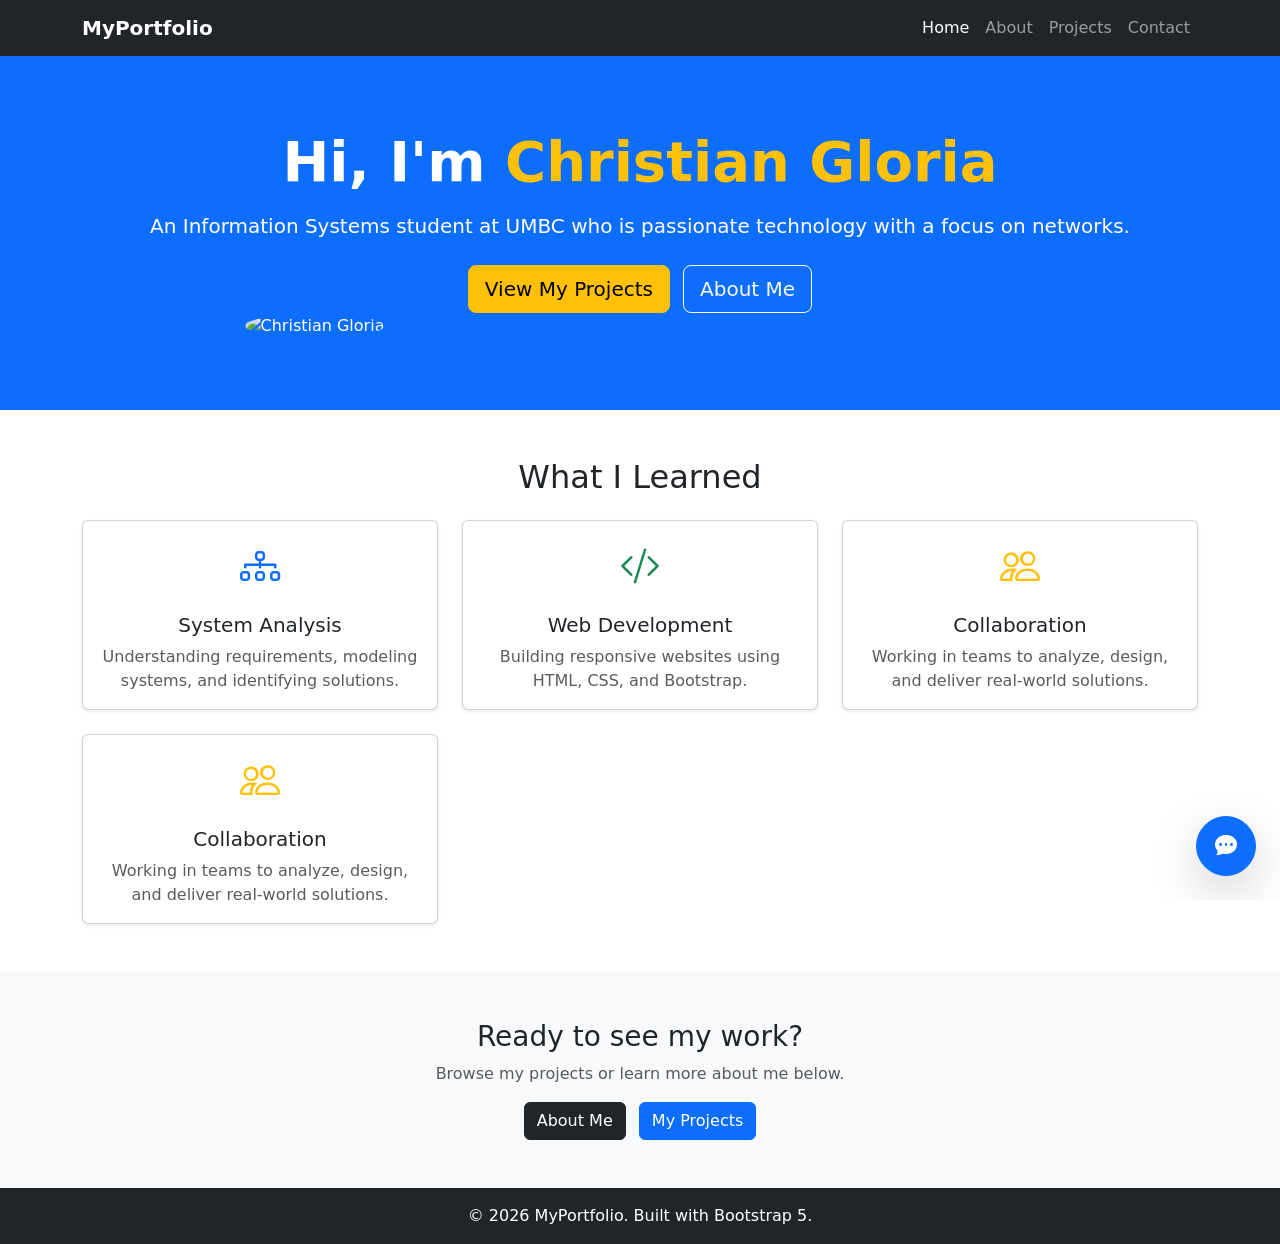
==== index.html @ 8dc9c5f2 "Updated files" ====
<!DOCTYPE html>
<html lang="en">
<head>
  <meta charset="UTF-8" />
  <meta name="viewport" content="width=device-width, initial-scale=1.0" />
  <title>My Portfolio – Home</title>
  <link href="https://cdn.jsdelivr.net/npm/bootstrap@5.3.3/dist/css/bootstrap.min.css" rel="stylesheet" />
  <link href="https://cdn.jsdelivr.net/npm/bootstrap-icons@1.11.3/font/bootstrap-icons.min.css" rel="stylesheet" />
</head>
<body>

  <!-- Navigation -->
  <nav class="navbar navbar-expand-lg navbar-dark bg-dark">
    <div class="container">
      <a class="navbar-brand fw-bold" href="index.html">MyPortfolio</a>
      <button class="navbar-toggler" type="button" data-bs-toggle="collapse" data-bs-target="#navMenu">
        <span class="navbar-toggler-icon"></span>
      </button>
      <div class="collapse navbar-collapse" id="navMenu">
        <ul class="navbar-nav ms-auto">
          <li class="nav-item"><a class="nav-link active" href="index.html">Home</a></li>
          <li class="nav-item"><a class="nav-link" href="about.html">About</a></li>
          <li class="nav-item"><a class="nav-link" href="projects.html">Projects</a></li>
          <li class="nav-item"><a class="nav-link" href="contact.html">Contact</a></li>
        </ul>
      </div>
    </div>
  </nav>

  <!-- Hero Section -->
  <section class="bg-primary text-white py-5">
    <div class="container text-center py-4">
      <h1 class="display-4 fw-bold">Hi, I'm <span class="text-warning">Christian Gloria</span></h1>
      <p class="lead mt-3">An Information Systems student at UMBC who is passionate technology with a focus on networks.</p>
      <div class="mt-4">
        <a href="projects.html" class="btn btn-warning btn-lg me-2">View My Projects</a>
        <a href="contact.html" class="btn btn-outline-light btn-lg">About Me</a>
      </div>
       <div class="col-lg-5 text-center d-none d-lg-block">
          <img src="" alt="Christian Gloria"
               class="rounded-circle"
               style="width:220px; height:220px; object-fit:cover; border:5px solid var(--latte);">
        </div>
    </div>
  </section>

  <!-- Skills Summary -->
  <section class="py-5">
    <div class="container">
      <h2 class="text-center mb-4">What I Learned</h2>
      <div class="row g-4 text-center">
        <div class="col-md-4">
          <div class="card h-100 shadow-sm">
            <div class="card-body">
              <i class="bi bi-diagram-3 fs-1 text-primary"></i>
              <h5 class="card-title mt-3">System Analysis</h5>
              <p class="card-text text-muted">Understanding requirements, modeling systems, and identifying solutions.</p>
            </div>
          </div>
        </div>
        <div class="col-md-4">
          <div class="card h-100 shadow-sm">
            <div class="card-body">
              <i class="bi bi-code-slash fs-1 text-success"></i>
              <h5 class="card-title mt-3">Web Development</h5>
              <p class="card-text text-muted">Building responsive websites using HTML, CSS, and Bootstrap.</p>
            </div>
          </div>
        </div>
        <div class="col-md-4">
          <div class="card h-100 shadow-sm">
            <div class="card-body">
              <i class="bi bi-people fs-1 text-warning"></i>
              <h5 class="card-title mt-3">Collaboration</h5>
              <p class="card-text text-muted">Working in teams to analyze, design, and deliver real-world solutions.</p>
            </div>
          </div>
        </div>

         <div class="col-md-4">
          <div class="card h-100 shadow-sm">
            <div class="card-body">
              <i class="bi bi-people fs-1 text-warning"></i>
              <h5 class="card-title mt-3">Collaboration</h5>
              <p class="card-text text-muted">Working in teams to analyze, design, and deliver real-world solutions.</p>
            </div>
          </div>
        </div>
        
      </div>
    </div>
  </section>

  <!-- Call to Action -->
  <section class="bg-light py-5">
    <div class="container text-center">
      <h3>Ready to see my work?</h3>
      <p class="text-muted">Browse my projects or learn more about me below.</p>
      <a href="about.html" class="btn btn-dark me-2">About Me</a>
      <a href="projects.html" class="btn btn-primary">My Projects</a>
    </div>
  </section>

  <!-- Footer -->
  <footer class="bg-dark text-white text-center py-3">
    <p class="mb-0">&copy; 2026 MyPortfolio. Built with Bootstrap 5.</p>
  </footer>

  <script src="https://cdn.jsdelivr.net/npm/bootstrap@5.3.3/dist/js/bootstrap.bundle.min.js"></script>

  <!-- AI Portfolio Chat Widget -->
  <iframe src="chat.html"
          style="position:fixed;bottom:0;right:0;width:420px;height:620px;border:none;z-index:9999;"
          title="Portfolio AI Assistant">
  </iframe>
</body>
</html>
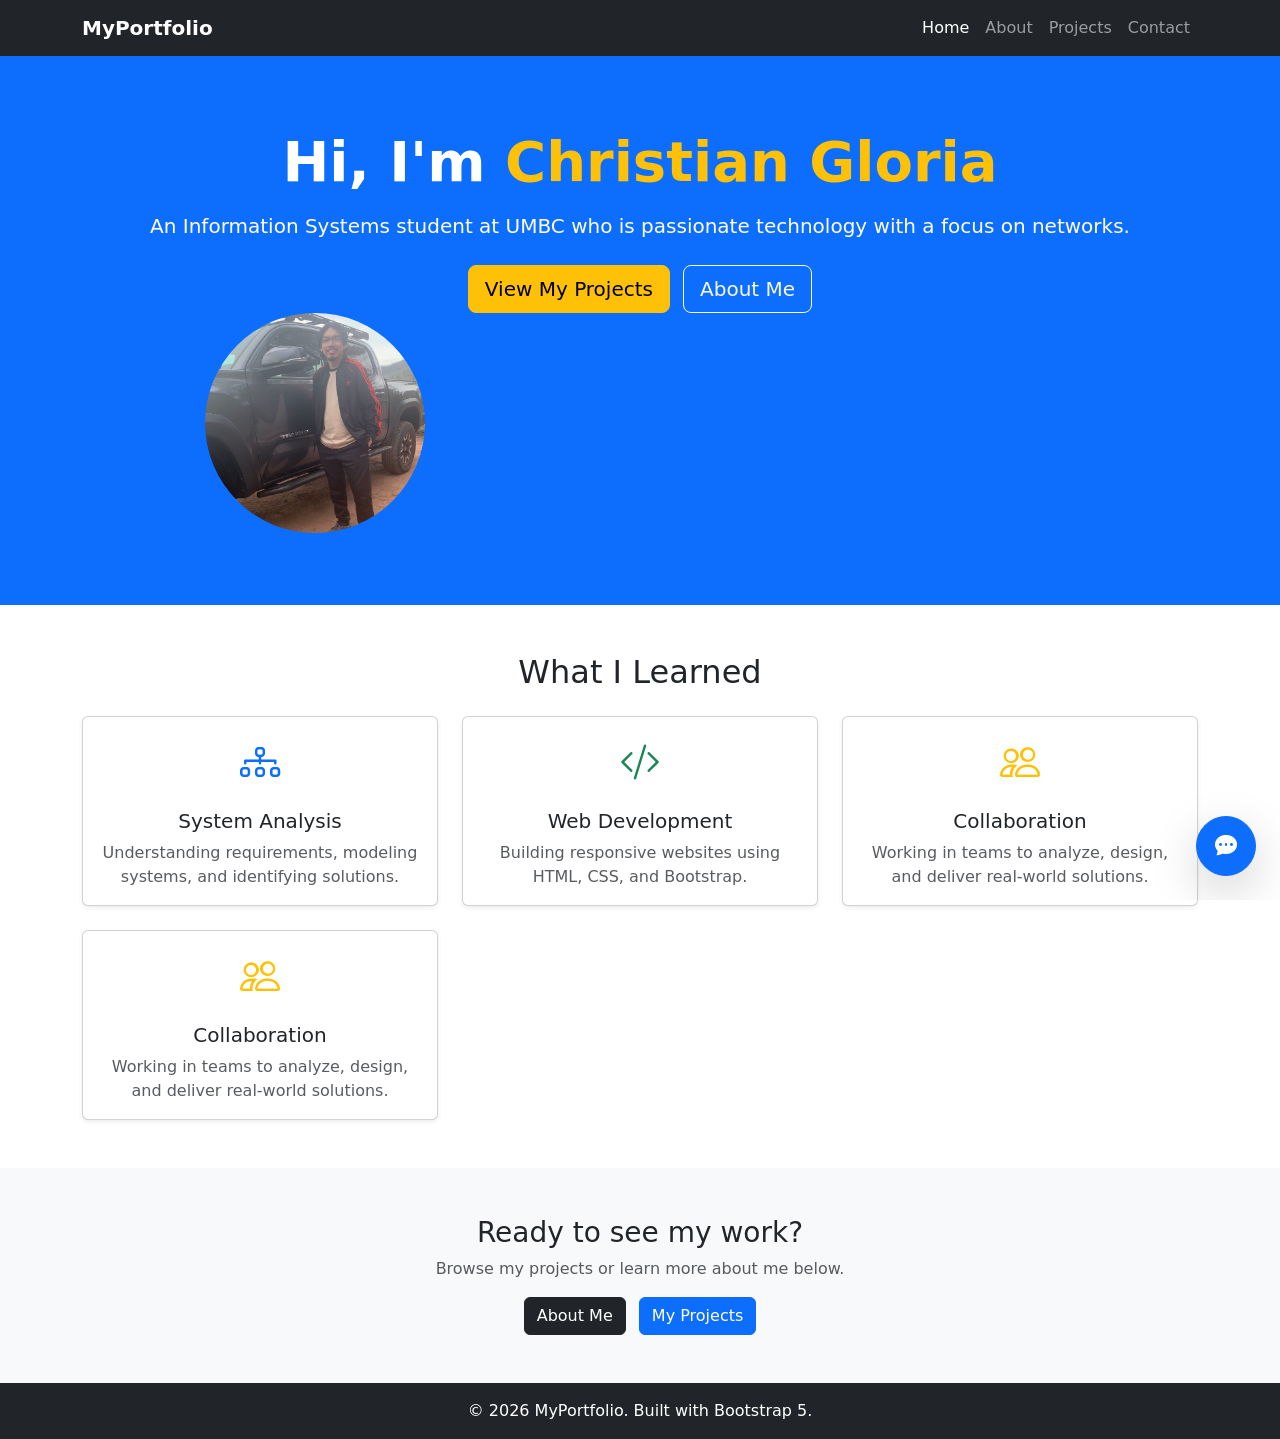
==== commit 045aff5d: "update" ====
--- a/index.html
+++ b/index.html
@@ -37,7 +37,7 @@
         <a href="contact.html" class="btn btn-outline-light btn-lg">About Me</a>
       </div>
        <div class="col-lg-5 text-center d-none d-lg-block">
-          <img src="" alt="Christian Gloria"
+          <img src="IMG_6733.jpg" alt="Christian Gloria"
                class="rounded-circle"
                style="width:220px; height:220px; object-fit:cover; border:5px solid var(--latte);">
         </div>
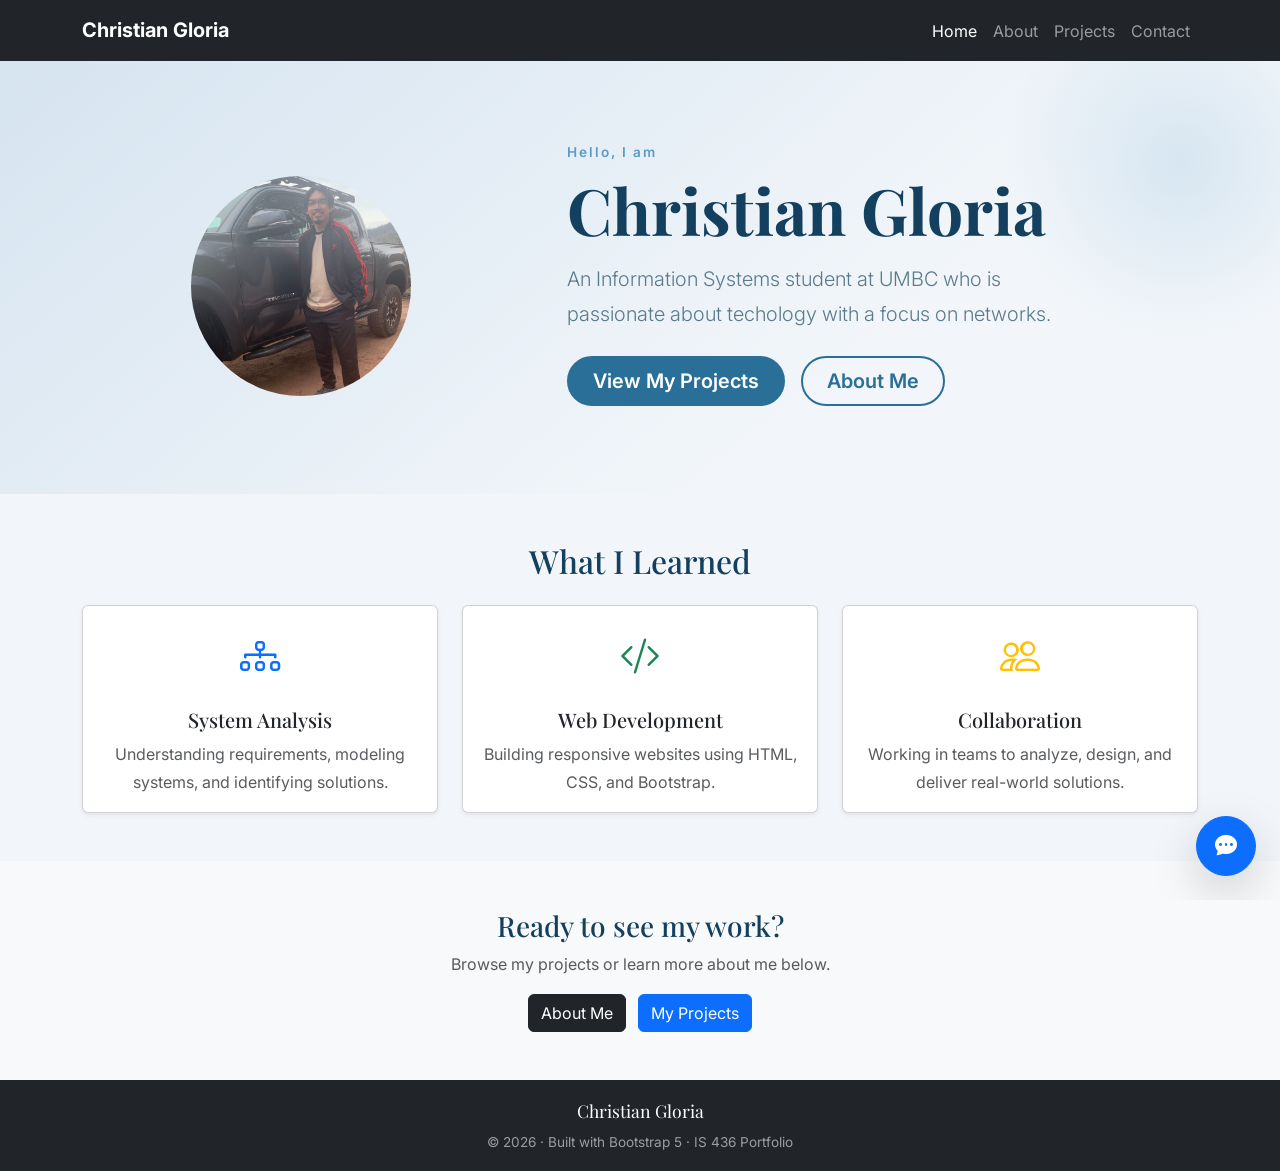
==== commit b036d330: "update" ====
--- a/index.html
+++ b/index.html
@@ -6,13 +6,14 @@
   <title>My Portfolio – Home</title>
   <link href="https://cdn.jsdelivr.net/npm/bootstrap@5.3.3/dist/css/bootstrap.min.css" rel="stylesheet" />
   <link href="https://cdn.jsdelivr.net/npm/bootstrap-icons@1.11.3/font/bootstrap-icons.min.css" rel="stylesheet" />
+  <link href="style.css" rel="stylesheet" />
 </head>
 <body>
 
   <!-- Navigation -->
   <nav class="navbar navbar-expand-lg navbar-dark bg-dark">
     <div class="container">
-      <a class="navbar-brand fw-bold" href="index.html">MyPortfolio</a>
+      <a class="navbar-brand fw-bold" href="index.html">Christian Gloria</a>
       <button class="navbar-toggler" type="button" data-bs-toggle="collapse" data-bs-target="#navMenu">
         <span class="navbar-toggler-icon"></span>
       </button>
@@ -28,22 +29,33 @@
   </nav>
 
   <!-- Hero Section -->
-  <section class="bg-primary text-white py-5">
-    <div class="container text-center py-4">
-      <h1 class="display-4 fw-bold">Hi, I'm <span class="text-warning">Christian Gloria</span></h1>
-      <p class="lead mt-3">An Information Systems student at UMBC who is passionate technology with a focus on networks.</p>
-      <div class="mt-4">
-        <a href="projects.html" class="btn btn-warning btn-lg me-2">View My Projects</a>
-        <a href="contact.html" class="btn btn-outline-light btn-lg">About Me</a>
-      </div>
-       <div class="col-lg-5 text-center d-none d-lg-block">
+  <section class="hero-section">
+    <div class="container">
+      <div class="row align-items-center g-5">
+
+        <!-- Image column FIRST (now on the left) -->
+        <div class="col-lg-5 text-center d-none d-lg-block">
           <img src="IMG_6733.jpg" alt="Christian Gloria"
                class="rounded-circle"
                style="width:220px; height:220px; object-fit:cover; border:5px solid var(--latte);">
         </div>
+
+        <!-- Text column SECOND (now on the right) -->
+        <div class="col-lg-7">
+          <p class="text-caramel fw-semibold mb-2" style="letter-spacing:2px; font-size:0.85rem;">Hello, I am</p>
+          <h1 class="display-3 fw-bold mb-3" style="line-height:1.15;">Christian Gloria</h1>
+          <p class="lead text-warm-muted mb-4" style="max-width:520px;">
+            An Information Systems student at UMBC who is passionate about techology with a focus on networks.
+          </p>
+          <div class="d-flex flex-wrap gap-3 mb-4">
+            <a href="projects.html" class="btn btn-coffee btn-lg">View My Projects</a>
+            <a href="about.html" class="btn btn-outline-coffee btn-lg">About Me</a>
+          </div>
+        </div>
+
+      </div>
     </div>
   </section>
-
   <!-- Skills Summary -->
   <section class="py-5">
     <div class="container">
@@ -77,14 +89,7 @@
           </div>
         </div>
 
-         <div class="col-md-4">
-          <div class="card h-100 shadow-sm">
-            <div class="card-body">
-              <i class="bi bi-people fs-1 text-warning"></i>
-              <h5 class="card-title mt-3">Collaboration</h5>
-              <p class="card-text text-muted">Working in teams to analyze, design, and deliver real-world solutions.</p>
-            </div>
-          </div>
+  
         </div>
         
       </div>
@@ -103,7 +108,10 @@
 
   <!-- Footer -->
   <footer class="bg-dark text-white text-center py-3">
-    <p class="mb-0">&copy; 2026 MyPortfolio. Built with Bootstrap 5.</p>
+    <div class="container">
+      <p class="mb-1" style="font-family:'Playfair Display', serif; font-size:1.1rem;">Christian Gloria</p>
+      <p class="mb-0" style="opacity:0.55; font-size:0.85rem;">&copy; 2026 · Built with Bootstrap 5 · IS 436 Portfolio</p>
+    </div>
   </footer>
 
   <script src="https://cdn.jsdelivr.net/npm/bootstrap@5.3.3/dist/js/bootstrap.bundle.min.js"></script>
--- a/style.css
+++ b/style.css
@@ -0,0 +1,241 @@
+@import url('https://fonts.googleapis.com/css2?family=Playfair+Display:wght@400;600;700&family=Inter:wght@300;400;500;600&display=swap');
+
+:root {
+  --mist:        #F2F6FA;
+  --foam:        #D6E4F0;
+  --wave:        #5A9BC8;
+  --ocean:       #2A6F97;
+  --deep:        #13405E;
+  --text-dark:   #0E2333;
+  --text-muted:  #5A7A8A;
+  --border-cool: #96C4D4;
+}
+
+/* ── Base ── */
+body {
+  background-color: var(--mist);
+  color: var(--text-dark);
+  font-family: 'Inter', sans-serif;
+  line-height: 1.75;
+}
+h1, h2, h3, h4, h5, h6 {
+  font-family: 'Playfair Display', serif;
+  color: var(--deep);
+}
+a { transition: color 0.2s; }
+
+/* ── Navbar ── */
+.navbar-coffee {
+  background-color: var(--deep);
+  padding: 0.85rem 0;
+}
+.navbar-coffee .navbar-brand {
+  color: var(--foam) !important;
+  font-family: 'Playfair Display', serif;
+  font-size: 1.35rem;
+  letter-spacing: 0.3px;
+}
+.navbar-coffee .nav-link {
+  color: rgba(214, 228, 240, 0.85) !important;
+  font-weight: 500;
+  font-size: 0.93rem;
+  padding: 0.38rem 0.9rem !important;
+  border-radius: 20px;
+  transition: all 0.2s;
+}
+.navbar-coffee .nav-link:hover,
+.navbar-coffee .nav-link.active {
+  color: var(--wave) !important;
+  background-color: rgba(90, 155, 200, 0.15);
+}
+.navbar-coffee .navbar-toggler {
+  border: none;
+  box-shadow: none;
+}
+
+/* ── Buttons ── */
+.btn-coffee {
+  background-color: var(--ocean);
+  border: 2px solid var(--ocean);
+  color: #fff;
+  border-radius: 30px;
+  padding: 0.5rem 1.5rem;
+  font-weight: 600;
+}
+.btn-coffee:hover, .btn-coffee:focus {
+  background-color: var(--deep);
+  border-color: var(--deep);
+  color: #fff;
+}
+.btn-outline-coffee {
+  background: transparent;
+  border: 2px solid var(--ocean);
+  color: var(--ocean);
+  border-radius: 30px;
+  padding: 0.5rem 1.5rem;
+  font-weight: 600;
+}
+.btn-outline-coffee:hover, .btn-outline-coffee:focus {
+  background-color: var(--ocean);
+  border-color: var(--ocean);
+  color: #fff;
+}
+
+/* ── Hero ── */
+.hero-section {
+  background: linear-gradient(140deg, var(--foam) 0%, var(--mist) 68%);
+  padding: 5rem 0 4rem;
+  position: relative;
+  overflow: hidden;
+}
+.hero-section::after {
+  content: '';
+  position: absolute;
+  right: -80px;
+  top: -80px;
+  width: 360px;
+  height: 360px;
+  background: radial-gradient(circle, rgba(90,155,200,0.18) 0%, transparent 70%);
+  border-radius: 50%;
+  pointer-events: none;
+}
+
+/* ── Page Header ── */
+.page-header {
+  background: linear-gradient(135deg, var(--deep), var(--ocean));
+  padding: 3rem 0 2.5rem;
+}
+.page-header h1 {
+  color: var(--foam);
+  font-family: 'Playfair Display', serif;
+}
+.page-header p {
+  color: rgba(214, 228, 240, 0.72);
+  font-family: 'Inter', sans-serif;
+  margin-bottom: 0;
+}
+
+/* ── Cards ── */
+.card-warm {
+  background: #fff;
+  border: 1px solid var(--foam);
+  border-radius: 16px;
+  box-shadow: 0 2px 16px rgba(19, 64, 94, 0.06);
+  transition: transform 0.2s ease, box-shadow 0.2s ease;
+}
+.card-warm:hover {
+  transform: translateY(-4px);
+  box-shadow: 0 10px 32px rgba(19, 64, 94, 0.11);
+}
+.card-header-coffee {
+  background: linear-gradient(135deg, var(--deep), var(--ocean));
+  color: var(--foam);
+  border-radius: 15px 15px 0 0 !important;
+  padding: 1.2rem 1.5rem;
+}
+.card-header-coffee small { opacity: 0.75; }
+
+/* ── Section backgrounds ── */
+.bg-cream    { background-color: var(--mist); }
+.bg-latte    { background-color: var(--foam); }
+.bg-espresso { background-color: var(--deep); }
+
+/* ── Text helpers ── */
+.text-coffee     { color: var(--ocean); }
+.text-caramel    { color: var(--wave); }
+.text-espresso   { color: var(--deep); }
+.text-warm-muted { color: var(--text-muted); }
+
+/* ── Icon circles ── */
+.icon-circle {
+  width: 56px;
+  height: 56px;
+  border-radius: 50%;
+  background: var(--foam);
+  display: flex;
+  align-items: center;
+  justify-content: center;
+  font-size: 1.4rem;
+  color: var(--ocean);
+  flex-shrink: 0;
+}
+
+/* ── Skill tags ── */
+.skill-tag {
+  display: inline-block;
+  background: var(--foam);
+  color: var(--deep);
+  border-radius: 20px;
+  padding: 0.3rem 0.9rem;
+  font-size: 0.82rem;
+  font-weight: 500;
+}
+
+/* ── Progress bars ── */
+.progress {
+  background-color: var(--foam);
+  border-radius: 20px;
+}
+.progress-bar-coffee  { background-color: var(--ocean)  !important; }
+.progress-bar-caramel { background-color: var(--wave) !important; }
+
+/* ── Profile circle ── */
+.profile-circle {
+  border-radius: 50%;
+  background: linear-gradient(135deg, var(--wave), var(--ocean));
+  display: inline-flex;
+  align-items: center;
+  justify-content: center;
+  border: 5px solid var(--foam);
+}
+
+/* ── Timeline ── */
+.timeline-item {
+  border-left: 3px solid var(--wave);
+  padding-left: 1.5rem;
+  padding-bottom: 0.5rem;
+  position: relative;
+}
+.timeline-item::before {
+  content: '';
+  position: absolute;
+  left: -8px;
+  top: 6px;
+  width: 13px;
+  height: 13px;
+  background: var(--wave);
+  border-radius: 50%;
+  border: 2px solid var(--mist);
+}
+
+/* ── Form ── */
+.form-control:focus,
+.form-select:focus {
+  border-color: var(--wave);
+  box-shadow: 0 0 0 0.2rem rgba(90, 155, 200, 0.22);
+}
+.form-label {
+  color: var(--deep);
+  font-weight: 500;
+  font-size: 0.9rem;
+}
+
+/* ── Footer ── */
+footer {
+  background-color: var(--deep);
+  color: var(--foam);
+  padding: 2rem 0;
+}
+footer a {
+  color: var(--wave);
+  text-decoration: none;
+}
+footer a:hover { color: var(--foam); }
+
+/* ── List group overrides ── */
+.list-warm .list-group-item {
+  background: transparent;
+  border-color: var(--foam) !important;
+  padding-left: 0;
+  padding-right: 0;
+}
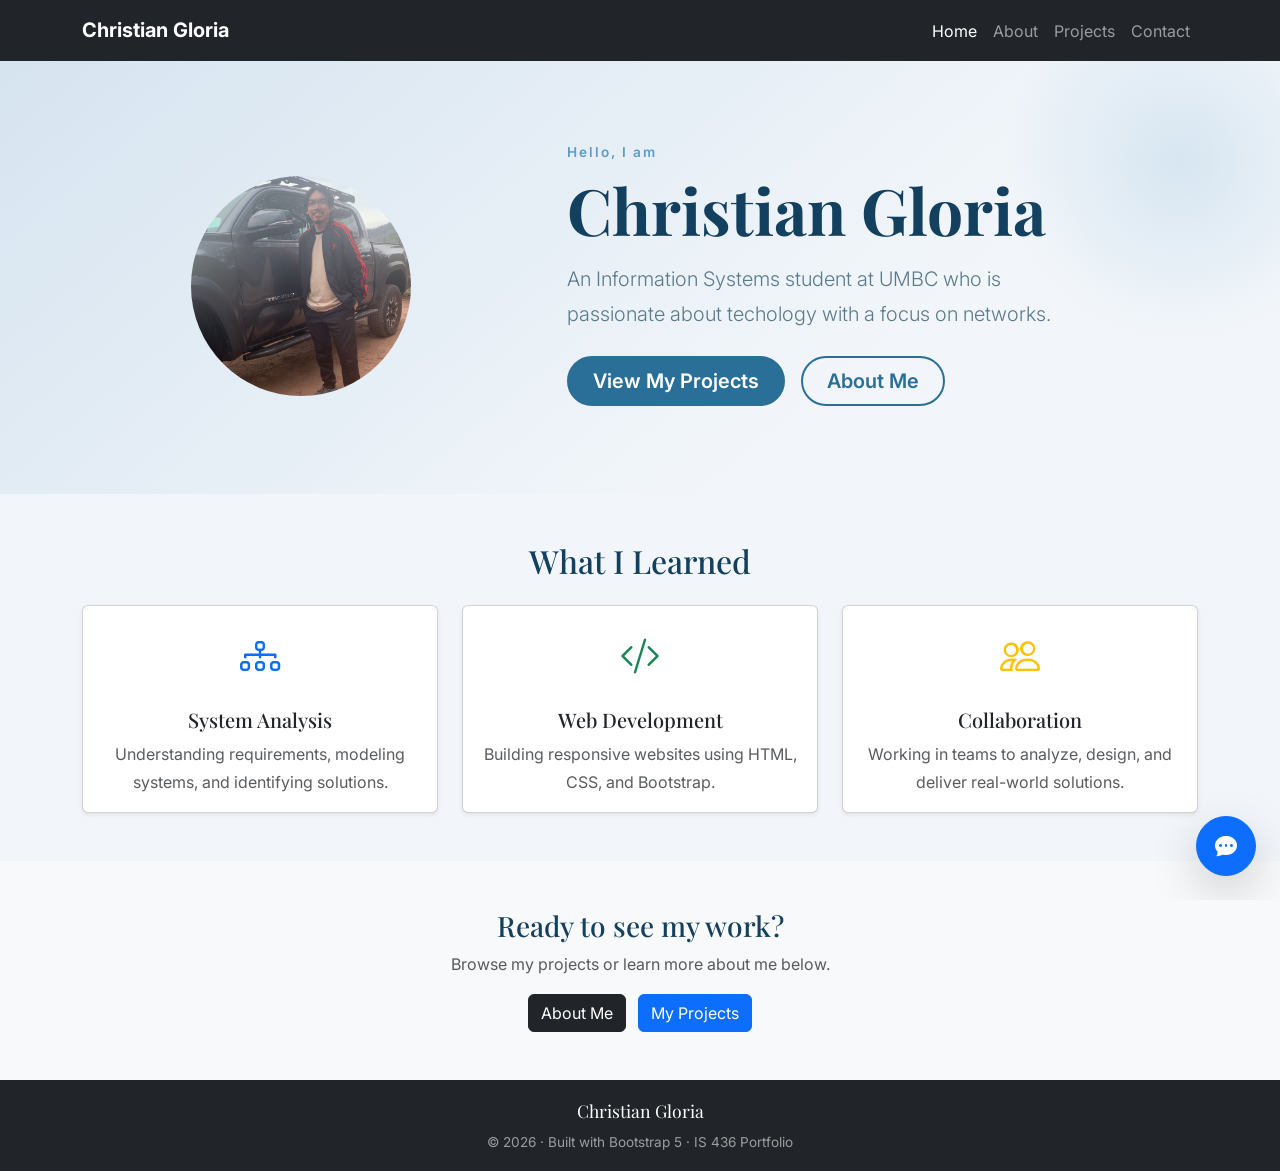
==== commit aa420e63: "add style.css" ====
--- a/index.html
+++ b/index.html
@@ -33,14 +33,14 @@
     <div class="container">
       <div class="row align-items-center g-5">
 
-        <!-- Image column FIRST (now on the left) -->
+        <!-- Image column  -->
         <div class="col-lg-5 text-center d-none d-lg-block">
           <img src="IMG_6733.jpg" alt="Christian Gloria"
                class="rounded-circle"
                style="width:220px; height:220px; object-fit:cover; border:5px solid var(--latte);">
         </div>
 
-        <!-- Text column SECOND (now on the right) -->
+        <!-- Text column -->
         <div class="col-lg-7">
           <p class="text-caramel fw-semibold mb-2" style="letter-spacing:2px; font-size:0.85rem;">Hello, I am</p>
           <h1 class="display-3 fw-bold mb-3" style="line-height:1.15;">Christian Gloria</h1>
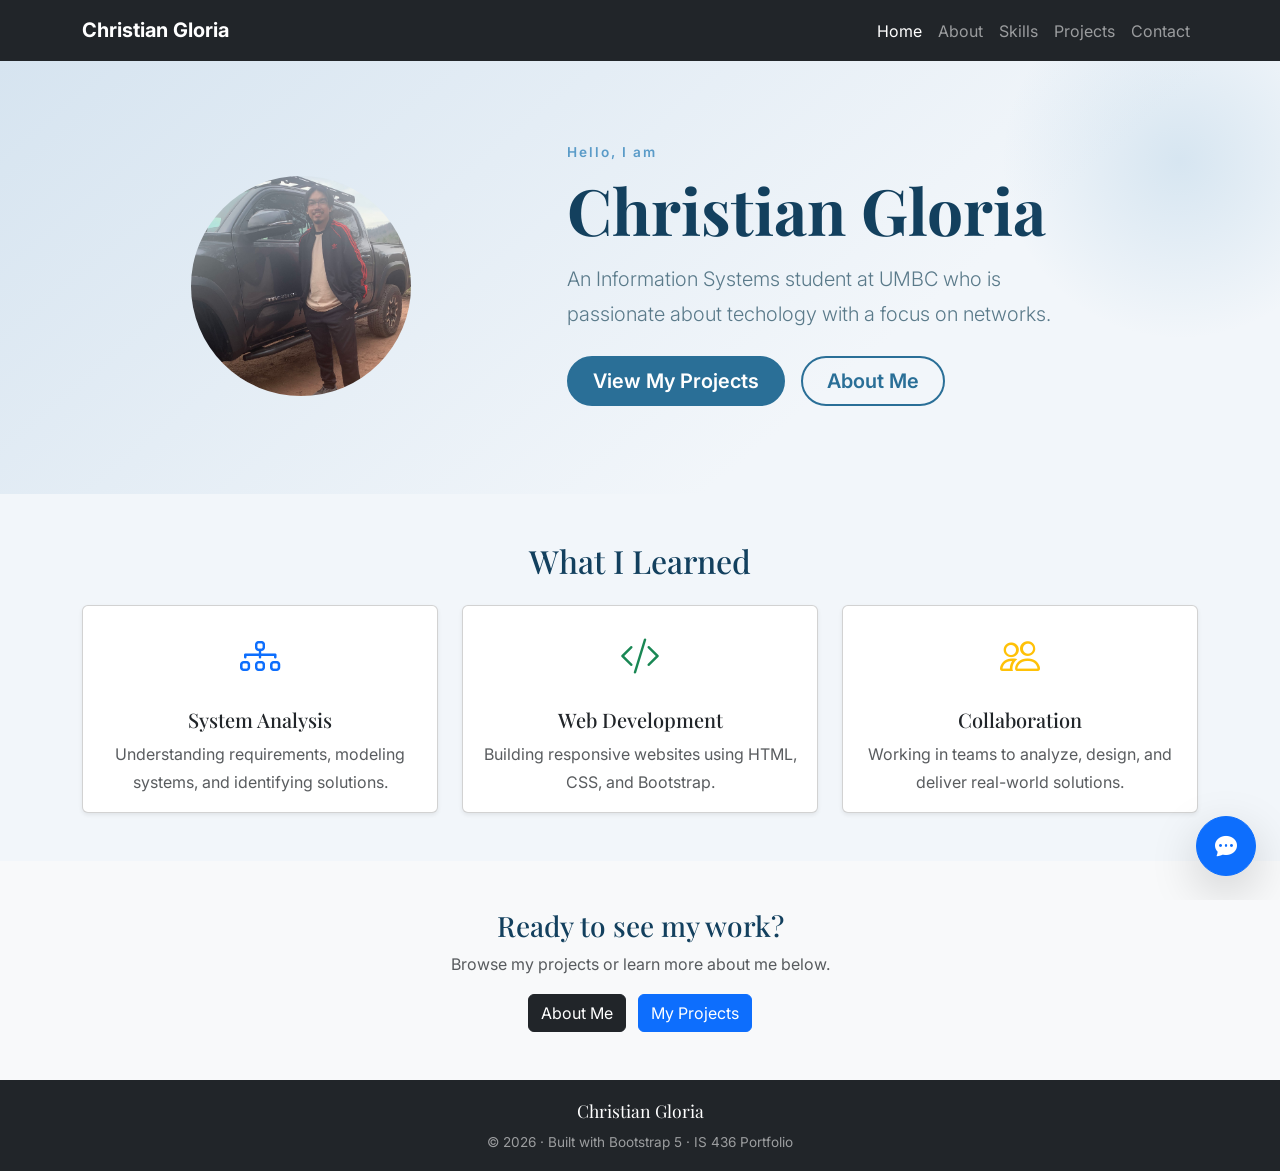
==== commit a7703a66: "update" ====
--- a/index.html
+++ b/index.html
@@ -21,6 +21,7 @@
         <ul class="navbar-nav ms-auto">
           <li class="nav-item"><a class="nav-link active" href="index.html">Home</a></li>
           <li class="nav-item"><a class="nav-link" href="about.html">About</a></li>
+          <li class="nav-item"><a class="nav-link" href="skills.html">Skills</a></li>
           <li class="nav-item"><a class="nav-link" href="projects.html">Projects</a></li>
           <li class="nav-item"><a class="nav-link" href="contact.html">Contact</a></li>
         </ul>
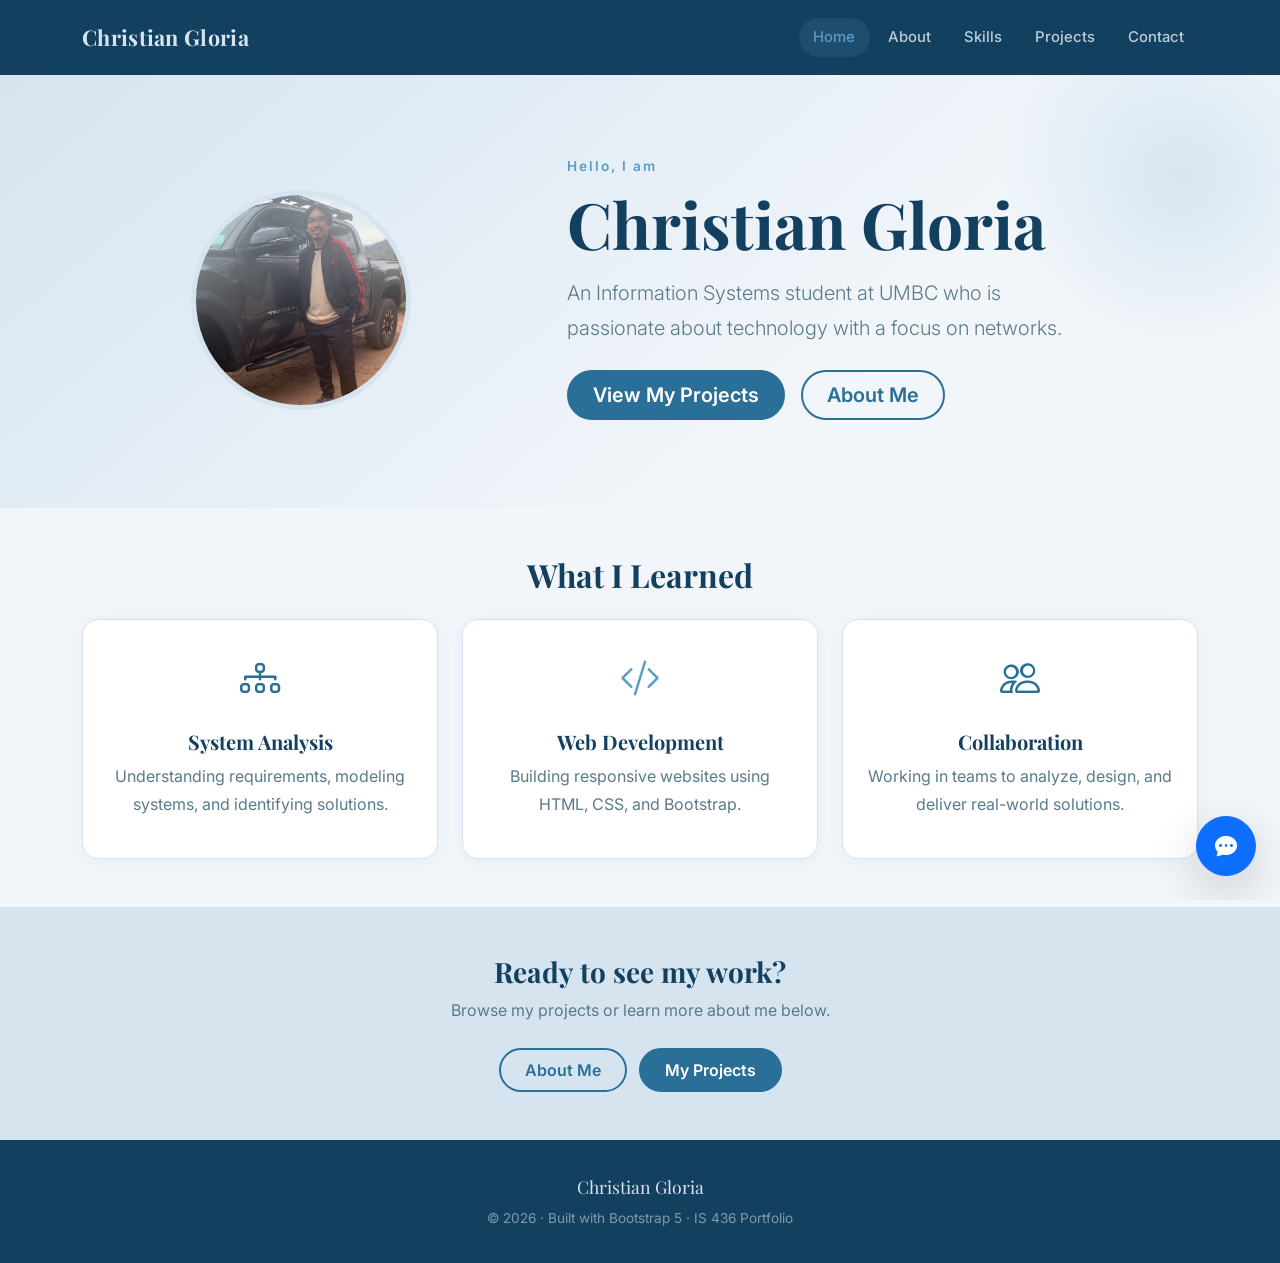
==== commit 799f7201: "css update" ====
--- a/index.html
+++ b/index.html
@@ -3,7 +3,7 @@
 <head>
   <meta charset="UTF-8" />
   <meta name="viewport" content="width=device-width, initial-scale=1.0" />
-  <title>My Portfolio – Home</title>
+  <title>Christian Gloria – Home</title>
   <link href="https://cdn.jsdelivr.net/npm/bootstrap@5.3.3/dist/css/bootstrap.min.css" rel="stylesheet" />
   <link href="https://cdn.jsdelivr.net/npm/bootstrap-icons@1.11.3/font/bootstrap-icons.min.css" rel="stylesheet" />
   <link href="style.css" rel="stylesheet" />
@@ -11,14 +11,14 @@
 <body>
 
   <!-- Navigation -->
-  <nav class="navbar navbar-expand-lg navbar-dark bg-dark">
+  <nav class="navbar navbar-expand-lg navbar-ocean">
     <div class="container">
       <a class="navbar-brand fw-bold" href="index.html">Christian Gloria</a>
       <button class="navbar-toggler" type="button" data-bs-toggle="collapse" data-bs-target="#navMenu">
-        <span class="navbar-toggler-icon"></span>
+        <i class="bi bi-list fs-3" style="color: var(--foam);"></i>
       </button>
       <div class="collapse navbar-collapse" id="navMenu">
-        <ul class="navbar-nav ms-auto">
+        <ul class="navbar-nav ms-auto gap-1">
           <li class="nav-item"><a class="nav-link active" href="index.html">Home</a></li>
           <li class="nav-item"><a class="nav-link" href="about.html">About</a></li>
           <li class="nav-item"><a class="nav-link" href="skills.html">Skills</a></li>
@@ -34,81 +34,76 @@
     <div class="container">
       <div class="row align-items-center g-5">
 
-        <!-- Image column  -->
+        <!-- Image column -->
         <div class="col-lg-5 text-center d-none d-lg-block">
           <img src="IMG_6733.jpg" alt="Christian Gloria"
                class="rounded-circle"
-               style="width:220px; height:220px; object-fit:cover; border:5px solid var(--latte);">
+               style="width:220px; height:220px; object-fit:cover; border:5px solid var(--foam);">
         </div>
 
         <!-- Text column -->
         <div class="col-lg-7">
-          <p class="text-caramel fw-semibold mb-2" style="letter-spacing:2px; font-size:0.85rem;">Hello, I am</p>
+          <p class="text-wave fw-semibold mb-2" style="letter-spacing:2px; font-size:0.85rem;">Hello, I am</p>
           <h1 class="display-3 fw-bold mb-3" style="line-height:1.15;">Christian Gloria</h1>
-          <p class="lead text-warm-muted mb-4" style="max-width:520px;">
-            An Information Systems student at UMBC who is passionate about techology with a focus on networks.
+          <p class="lead text-mist-muted mb-4" style="max-width:520px;">
+            An Information Systems student at UMBC who is passionate about technology with a focus on networks.
           </p>
           <div class="d-flex flex-wrap gap-3 mb-4">
-            <a href="projects.html" class="btn btn-coffee btn-lg">View My Projects</a>
-            <a href="about.html" class="btn btn-outline-coffee btn-lg">About Me</a>
+            <a href="projects.html" class="btn btn-ocean btn-lg">View My Projects</a>
+            <a href="about.html" class="btn btn-outline-ocean btn-lg">About Me</a>
           </div>
         </div>
 
       </div>
     </div>
   </section>
+
   <!-- Skills Summary -->
-  <section class="py-5">
+  <section class="py-5 bg-mist">
     <div class="container">
-      <h2 class="text-center mb-4">What I Learned</h2>
+      <h2 class="text-center fw-bold mb-4">What I Learned</h2>
       <div class="row g-4 text-center">
+
         <div class="col-md-4">
-          <div class="card h-100 shadow-sm">
-            <div class="card-body">
-              <i class="bi bi-diagram-3 fs-1 text-primary"></i>
-              <h5 class="card-title mt-3">System Analysis</h5>
-              <p class="card-text text-muted">Understanding requirements, modeling systems, and identifying solutions.</p>
-            </div>
-          </div>
-        </div>
-        <div class="col-md-4">
-          <div class="card h-100 shadow-sm">
-            <div class="card-body">
-              <i class="bi bi-code-slash fs-1 text-success"></i>
-              <h5 class="card-title mt-3">Web Development</h5>
-              <p class="card-text text-muted">Building responsive websites using HTML, CSS, and Bootstrap.</p>
-            </div>
-          </div>
-        </div>
-        <div class="col-md-4">
-          <div class="card h-100 shadow-sm">
-            <div class="card-body">
-              <i class="bi bi-people fs-1 text-warning"></i>
-              <h5 class="card-title mt-3">Collaboration</h5>
-              <p class="card-text text-muted">Working in teams to analyze, design, and deliver real-world solutions.</p>
-            </div>
+          <div class="card-mist h-100 p-4">
+            <i class="bi bi-diagram-3 fs-1 text-ocean"></i>
+            <h5 class="fw-bold mt-3 text-deep">System Analysis</h5>
+            <p class="text-mist-muted">Understanding requirements, modeling systems, and identifying solutions.</p>
           </div>
         </div>
 
-  
+        <div class="col-md-4">
+          <div class="card-mist h-100 p-4">
+            <i class="bi bi-code-slash fs-1 text-wave"></i>
+            <h5 class="fw-bold mt-3 text-deep">Web Development</h5>
+            <p class="text-mist-muted">Building responsive websites using HTML, CSS, and Bootstrap.</p>
+          </div>
         </div>
-        
+
+        <div class="col-md-4">
+          <div class="card-mist h-100 p-4">
+            <i class="bi bi-people fs-1 text-ocean"></i>
+            <h5 class="fw-bold mt-3 text-deep">Collaboration</h5>
+            <p class="text-mist-muted">Working in teams to analyze, design, and deliver real-world solutions.</p>
+          </div>
+        </div>
+
       </div>
     </div>
   </section>
 
   <!-- Call to Action -->
-  <section class="bg-light py-5">
+  <section class="py-5 bg-foam">
     <div class="container text-center">
-      <h3>Ready to see my work?</h3>
-      <p class="text-muted">Browse my projects or learn more about me below.</p>
-      <a href="about.html" class="btn btn-dark me-2">About Me</a>
-      <a href="projects.html" class="btn btn-primary">My Projects</a>
+      <h3 class="fw-bold text-deep">Ready to see my work?</h3>
+      <p class="text-mist-muted mb-4">Browse my projects or learn more about me below.</p>
+      <a href="about.html" class="btn btn-outline-ocean me-2">About Me</a>
+      <a href="projects.html" class="btn btn-ocean">My Projects</a>
     </div>
   </section>
 
   <!-- Footer -->
-  <footer class="bg-dark text-white text-center py-3">
+  <footer class="text-center">
     <div class="container">
       <p class="mb-1" style="font-family:'Playfair Display', serif; font-size:1.1rem;">Christian Gloria</p>
       <p class="mb-0" style="opacity:0.55; font-size:0.85rem;">&copy; 2026 · Built with Bootstrap 5 · IS 436 Portfolio</p>
@@ -123,4 +118,4 @@
           title="Portfolio AI Assistant">
   </iframe>
 </body>
-</html>
+</html>
--- a/style.css
+++ b/style.css
@@ -25,17 +25,17 @@
 a { transition: color 0.2s; }
 
 /* ── Navbar ── */
-.navbar-coffee {
+.navbar-ocean {
   background-color: var(--deep);
   padding: 0.85rem 0;
 }
-.navbar-coffee .navbar-brand {
+.navbar-ocean .navbar-brand {
   color: var(--foam) !important;
   font-family: 'Playfair Display', serif;
   font-size: 1.35rem;
   letter-spacing: 0.3px;
 }
-.navbar-coffee .nav-link {
+.navbar-ocean .nav-link {
   color: rgba(214, 228, 240, 0.85) !important;
   font-weight: 500;
   font-size: 0.93rem;
@@ -43,18 +43,18 @@
   border-radius: 20px;
   transition: all 0.2s;
 }
-.navbar-coffee .nav-link:hover,
-.navbar-coffee .nav-link.active {
+.navbar-ocean .nav-link:hover,
+.navbar-ocean .nav-link.active {
   color: var(--wave) !important;
   background-color: rgba(90, 155, 200, 0.15);
 }
-.navbar-coffee .navbar-toggler {
+.navbar-ocean .navbar-toggler {
   border: none;
   box-shadow: none;
 }
 
 /* ── Buttons ── */
-.btn-coffee {
+.btn-ocean {
   background-color: var(--ocean);
   border: 2px solid var(--ocean);
   color: #fff;
@@ -62,12 +62,12 @@
   padding: 0.5rem 1.5rem;
   font-weight: 600;
 }
-.btn-coffee:hover, .btn-coffee:focus {
+.btn-ocean:hover, .btn-ocean:focus {
   background-color: var(--deep);
   border-color: var(--deep);
   color: #fff;
 }
-.btn-outline-coffee {
+.btn-outline-ocean {
   background: transparent;
   border: 2px solid var(--ocean);
   color: var(--ocean);
@@ -75,7 +75,7 @@
   padding: 0.5rem 1.5rem;
   font-weight: 600;
 }
-.btn-outline-coffee:hover, .btn-outline-coffee:focus {
+.btn-outline-ocean:hover, .btn-outline-ocean:focus {
   background-color: var(--ocean);
   border-color: var(--ocean);
   color: #fff;
@@ -116,35 +116,35 @@
 }
 
 /* ── Cards ── */
-.card-warm {
+.card-mist {
   background: #fff;
   border: 1px solid var(--foam);
   border-radius: 16px;
   box-shadow: 0 2px 16px rgba(19, 64, 94, 0.06);
   transition: transform 0.2s ease, box-shadow 0.2s ease;
 }
-.card-warm:hover {
+.card-mist:hover {
   transform: translateY(-4px);
   box-shadow: 0 10px 32px rgba(19, 64, 94, 0.11);
 }
-.card-header-coffee {
+.card-header-deep {
   background: linear-gradient(135deg, var(--deep), var(--ocean));
   color: var(--foam);
   border-radius: 15px 15px 0 0 !important;
   padding: 1.2rem 1.5rem;
 }
-.card-header-coffee small { opacity: 0.75; }
+.card-header-deep small { opacity: 0.75; }
 
 /* ── Section backgrounds ── */
-.bg-cream    { background-color: var(--mist); }
-.bg-latte    { background-color: var(--foam); }
-.bg-espresso { background-color: var(--deep); }
+.bg-mist  { background-color: var(--mist); }
+.bg-foam  { background-color: var(--foam); }
+.bg-deep  { background-color: var(--deep); }
 
 /* ── Text helpers ── */
-.text-coffee     { color: var(--ocean); }
-.text-caramel    { color: var(--wave); }
-.text-espresso   { color: var(--deep); }
-.text-warm-muted { color: var(--text-muted); }
+.text-ocean      { color: var(--ocean); }
+.text-wave       { color: var(--wave); }
+.text-deep       { color: var(--deep); }
+.text-mist-muted { color: var(--text-muted); }
 
 /* ── Icon circles ── */
 .icon-circle {
@@ -176,8 +176,8 @@
   background-color: var(--foam);
   border-radius: 20px;
 }
-.progress-bar-coffee  { background-color: var(--ocean)  !important; }
-.progress-bar-caramel { background-color: var(--wave) !important; }
+.progress-bar-ocean { background-color: var(--ocean) !important; }
+.progress-bar-wave  { background-color: var(--wave)  !important; }
 
 /* ── Profile circle ── */
 .profile-circle {
@@ -233,7 +233,7 @@
 footer a:hover { color: var(--foam); }
 
 /* ── List group overrides ── */
-.list-warm .list-group-item {
+.list-mist .list-group-item {
   background: transparent;
   border-color: var(--foam) !important;
   padding-left: 0;
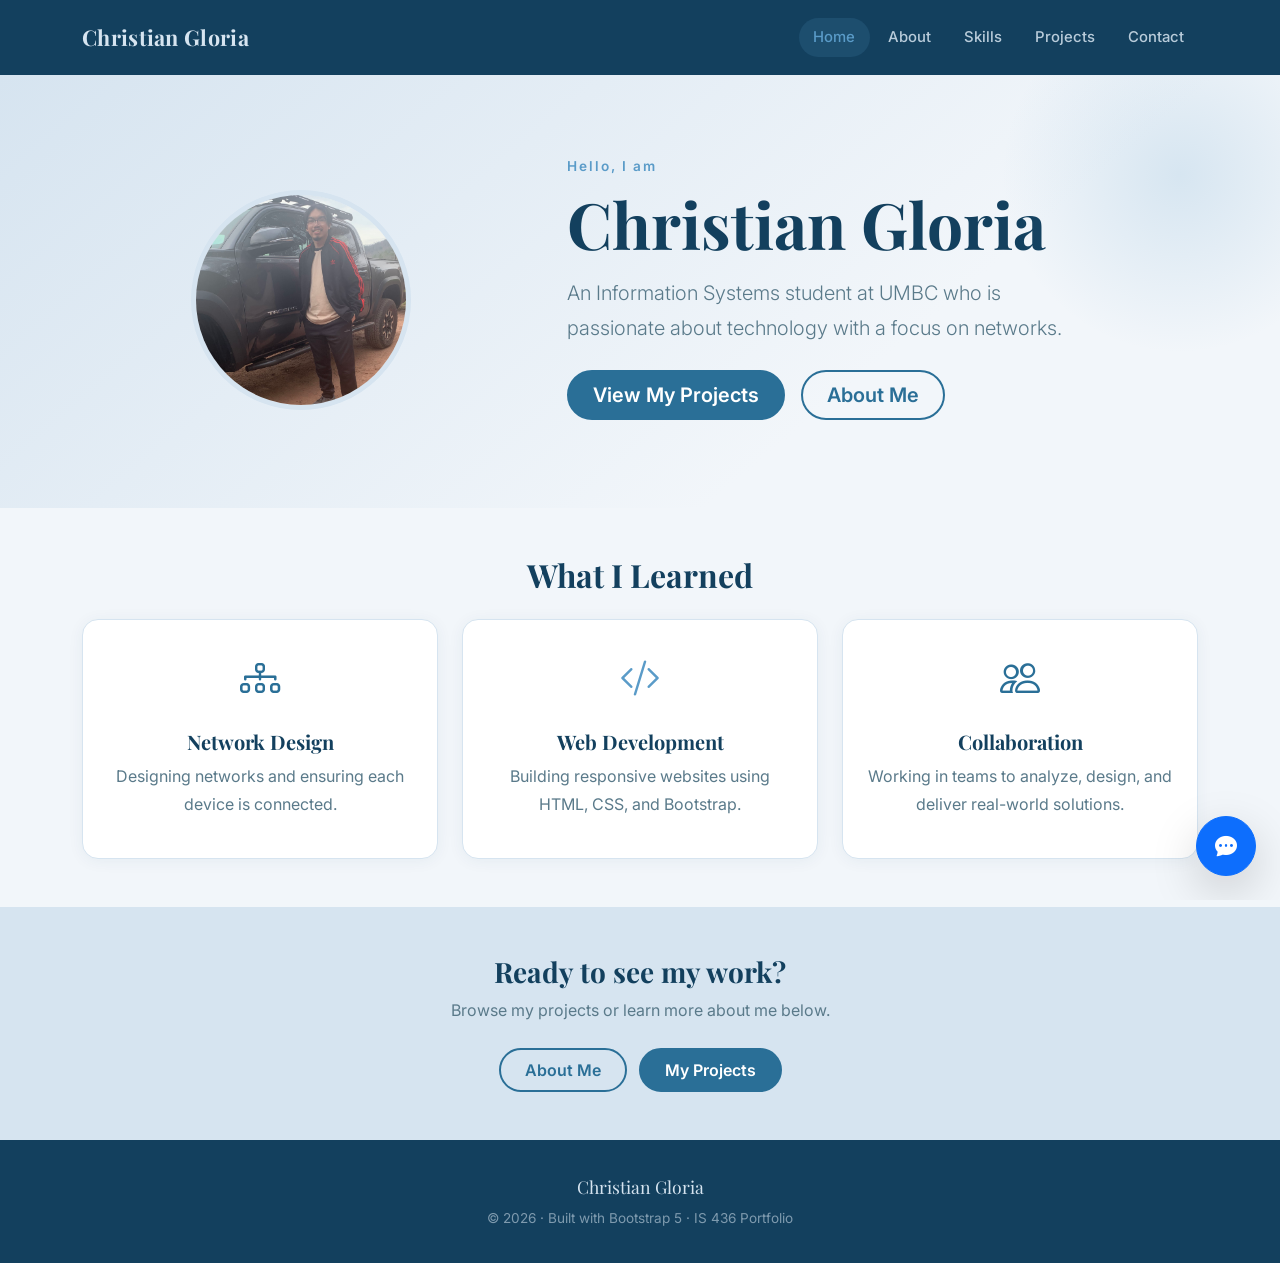
==== commit a79ef0c4: "a" ====
--- a/index.html
+++ b/index.html
@@ -67,8 +67,8 @@
         <div class="col-md-4">
           <div class="card-mist h-100 p-4">
             <i class="bi bi-diagram-3 fs-1 text-ocean"></i>
-            <h5 class="fw-bold mt-3 text-deep">System Analysis</h5>
-            <p class="text-mist-muted">Understanding requirements, modeling systems, and identifying solutions.</p>
+            <h5 class="fw-bold mt-3 text-deep">Network Design</h5>
+            <p class="text-mist-muted">Designing networks and ensuring each device is connected.</p>
           </div>
         </div>
 
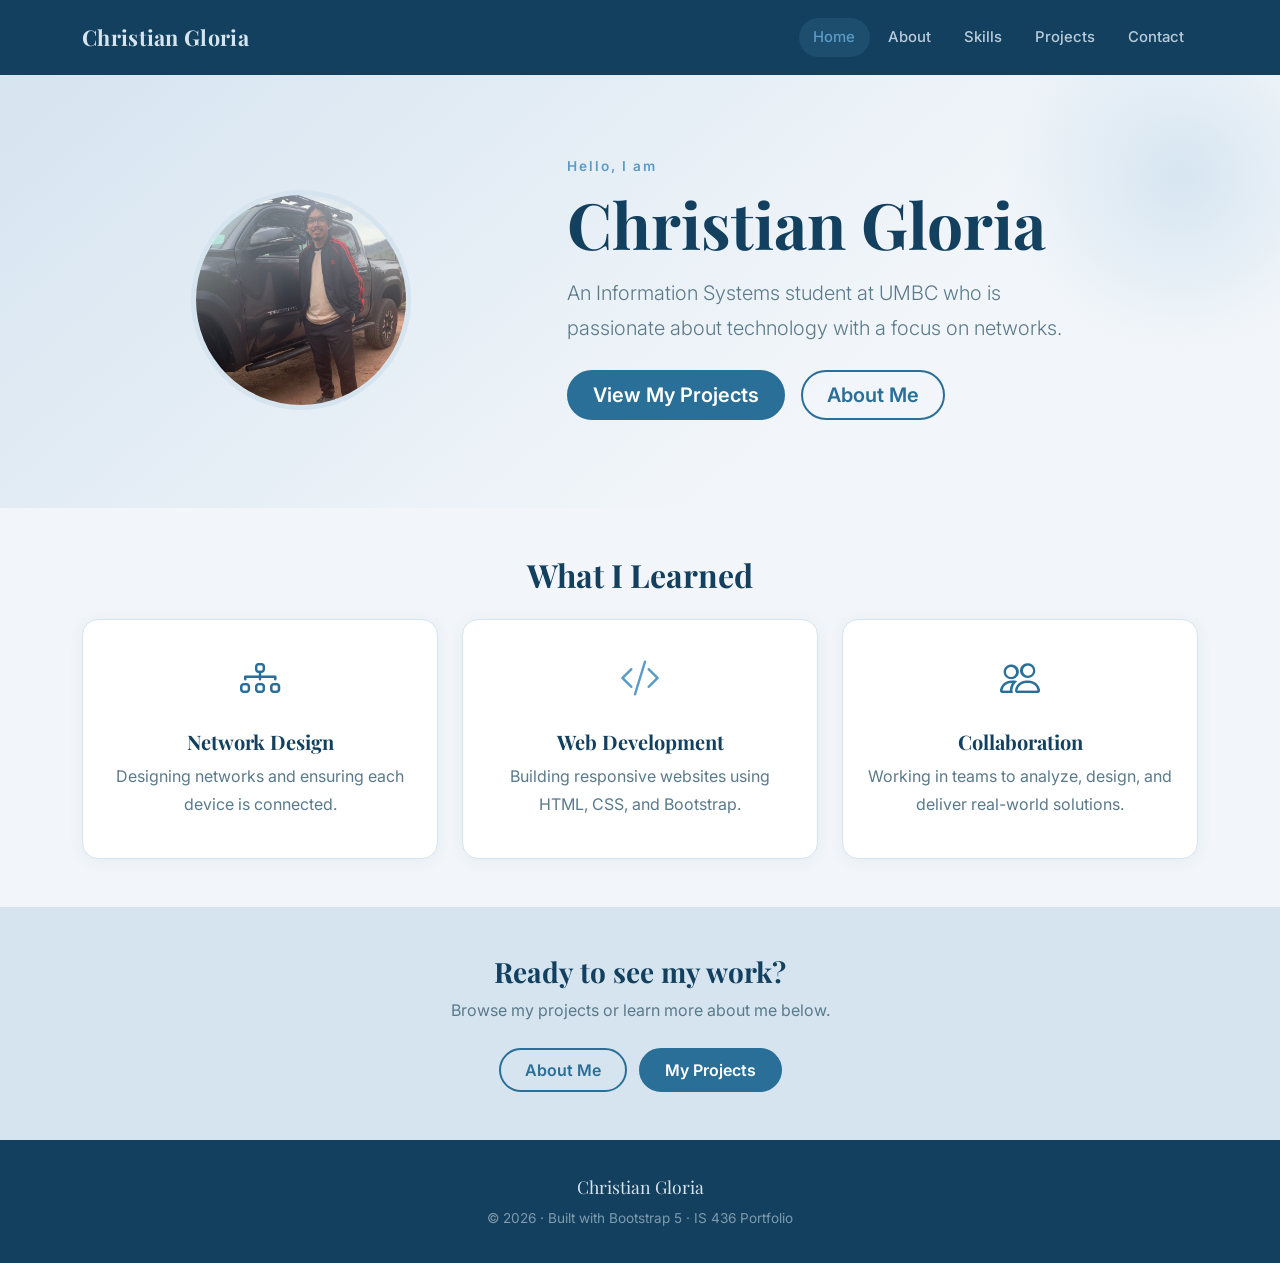
==== commit fccb3fda: "removed ai bot" ====
--- a/index.html
+++ b/index.html
@@ -111,11 +111,5 @@
   </footer>
 
   <script src="https://cdn.jsdelivr.net/npm/bootstrap@5.3.3/dist/js/bootstrap.bundle.min.js"></script>
-
-  <!-- AI Portfolio Chat Widget -->
-  <iframe src="chat.html"
-          style="position:fixed;bottom:0;right:0;width:420px;height:620px;border:none;z-index:9999;"
-          title="Portfolio AI Assistant">
-  </iframe>
 </body>
 </html>
